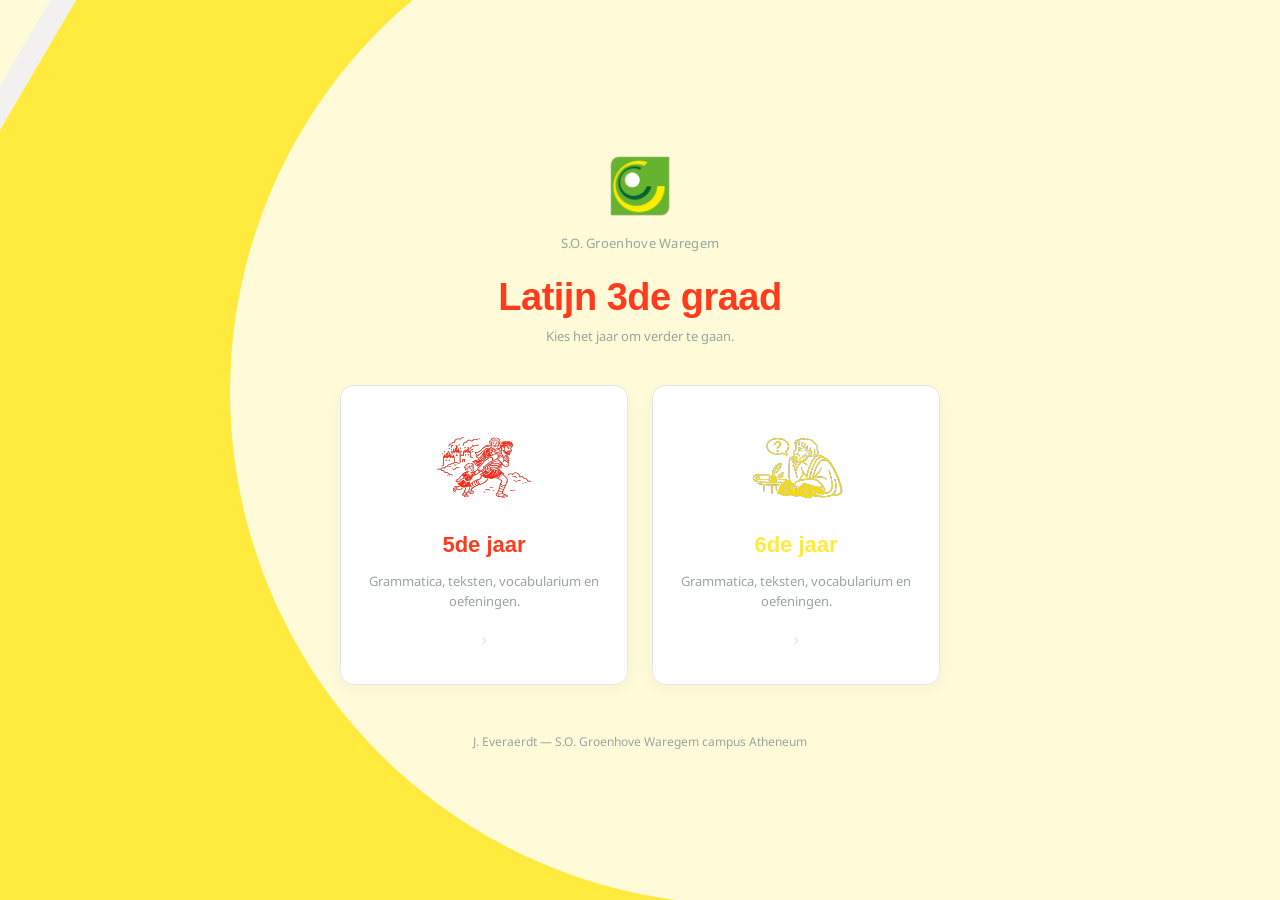
==== index.html @ 89e4deed "Update index.html" ====
<!DOCTYPE html>
<html lang="nl">
<head>
<meta charset="UTF-8">
<meta name="viewport" content="width=device-width, initial-scale=1.0">
<title>Latijn 3e graad — S.O. Groenhove Waregem</title>
<link rel="preconnect" href="https://fonts.googleapis.com">
<link rel="preconnect" href="https://fonts.gstatic.com" crossorigin>
<link href="https://fonts.googleapis.com/css2?family=Noto+Sans:wght@400;700&display=swap" rel="stylesheet">
<style>
  @font-face {
    font-family: 'Flanders Art Sans';
    src: url('fonts/flanders-art-sans/FlandersArtSans-Bold.otf') format('opentype');
    font-weight: 700;
    font-style: normal;
    font-display: swap;
  }
  :root {
    --waregem-red-pulse: #FF3B1D;
    --balanced-yellow: #ffea3d;
    --achtergrond: #fffbd8;
    --kaart: #ffffff;
    --rand: #e2e6ed;
    --tekst: #1a1a1a;
    --tekst-zacht: #9aa5a0;
    --ft: 'Flanders Art Sans', Arial, sans-serif;
    --fb: 'Noto Sans', Arial, sans-serif;
    --radius: 14px;
  }
  * { box-sizing: border-box; margin: 0; padding: 0; }
  html, body { min-height: 100vh; }
  body {
    font-family: var(--fb);
    background: var(--achtergrond);
    color: var(--tekst);
    min-height: 100vh;
    display: flex;
    flex-direction: column;
    align-items: center;
    justify-content: center;
    padding: 2rem 1rem;
    position: relative;
    overflow-x: hidden;
  }
  .hero-curve {
    position: fixed;
    top: 0;
    left: 0;
    height: 100vh;
    width: auto;
    pointer-events: none;
    z-index: 0;
    user-select: none;
  }
  .content {
    position: relative;
    z-index: 1;
    display: flex;
    flex-direction: column;
    align-items: center;
    width: 100%;
  }

  .logo-wrap { margin-bottom: 1.5rem; text-align: center; }
  .school-logo { width: 72px; height: auto; display: block; margin: 0 auto 0.75rem; }
  .site-titel { font-family: var(--fb); font-size: 13px; color: var(--tekst-zacht); letter-spacing: 0.3px; font-weight: 400; }

  .keuze-titel {
    font-family: var(--ft);
    font-size: 38px;
    font-weight: 700;
    color: var(--waregem-red-pulse);
    text-align: center;
    margin-bottom: 0.5rem;
    letter-spacing: -0.5px;
  }
  .keuze-subtitel {
    font-family: var(--fb);
    font-size: 13px;
    color: var(--tekst-zacht);
    text-align: center;
    margin-bottom: 2.5rem;
  }

  .jaar-grid {
    display: grid;
    grid-template-columns: repeat(auto-fit, minmax(240px, 1fr));
    gap: 1.5rem;
    width: 100%;
    max-width: 600px;
    margin-bottom: 2rem;
    align-items: stretch;
  }

  .jaar-kaart {
    background: var(--kaart);
    border: 0.5px solid var(--rand);
    border-radius: var(--radius);
    padding: 2rem 1.5rem;
    text-decoration: none;
    color: inherit;
    display: flex;
    flex-direction: column;
    align-items: center;
    gap: 14px;
    text-align: center;
    transition: border-color 0.15s, transform 0.15s, box-shadow 0.15s;
    box-shadow: 0 4px 16px rgba(0, 50, 25, 0.04);
  }
  .jaar-kaart.vijfde:hover { border-color: var(--waregem-red-pulse); transform: translateY(-3px); box-shadow: 0 8px 22px rgba(255, 59, 29, 0.12); }
  .jaar-kaart.zesde:hover { border-color: var(--balanced-yellow); transform: translateY(-3px); box-shadow: 0 8px 22px rgba(255, 234, 61, 0.12); }

  .jaar-icoon {
    width: 100%;
    height: 100px;
    display: flex;
    align-items: center;
    justify-content: center;
    margin: 0 auto;
  }
  .jaar-icoon img {
    max-width: 110px;
    max-height: 100px;
    width: auto;
    height: auto;
    display: block;
    object-fit: contain;
  }

  .jaar-naam {
    font-family: var(--ft);
    font-size: 22px;
    font-weight: 700;
  }
  .jaar-kaart.vijfde .jaar-naam { color: var(--waregem-red-pulse); }
  .jaar-kaart.zesde .jaar-naam { color: var(--balanced-yellow); }

  .jaar-omschrijving { font-family: var(--fb); font-size: 13px; color: var(--tekst-zacht); line-height: 1.5; flex-grow: 1; }
  .jaar-pijl { font-size: 20px; color: var(--rand); transition: color 0.15s; }
  .jaar-kaart.vijfde:hover .jaar-pijl { color: var(--waregem-red-pulse); }
  .jaar-kaart.zesde:hover .jaar-pijl { color: var(--balanced-yellow); }

  .voet { font-family: var(--fb); font-size: 12px; color: var(--tekst-zacht); text-align: center; margin-top: 1rem; }

  @media (max-width: 720px) {
    .keuze-titel { font-size: 30px; }
    .hero-curve { height: 100vh; }
  }
</style>
</head>
<body>

  <img class="hero-curve" src="images/heroes/curvedhero.svg" alt="" aria-hidden="true">

  <div class="content">

    <div class="logo-wrap">
      <img class="school-logo" src="images/nav/logo.svg" alt="Groenhove" />
      <p class="site-titel">S.O. Groenhove Waregem</p>
    </div>

    <h1 class="keuze-titel">Latijn 3de graad</h1>
    <p class="keuze-subtitel">Kies het jaar om verder te gaan.</p>

    <div class="jaar-grid">

      <a class="jaar-kaart vijfde" href="5dejaar/index.html">
        <div class="jaar-icoon"><img src="images/cards/tegel-5dejaar.svg" alt="5de jaar" /></div>
        <div class="jaar-naam">5de jaar</div>
        <div class="jaar-omschrijving">Grammatica, teksten, vocabularium en oefeningen.</div>
        <div class="jaar-pijl">›</div>
      </a>

      <a class="jaar-kaart zesde" href="6dejaar/index.html">
        <div class="jaar-icoon"><img src="images/cards/tegel-6dejaar.svg" alt="6de jaar" /></div>
        <div class="jaar-naam">6de jaar</div>
        <div class="jaar-omschrijving">Grammatica, teksten, vocabularium en oefeningen.</div>
        <div class="jaar-pijl">›</div>
      </a>

    </div>

    <p class="voet">J. Everaerdt &mdash; S.O. Groenhove Waregem campus Atheneum</p>

  </div>

</body>
</html>
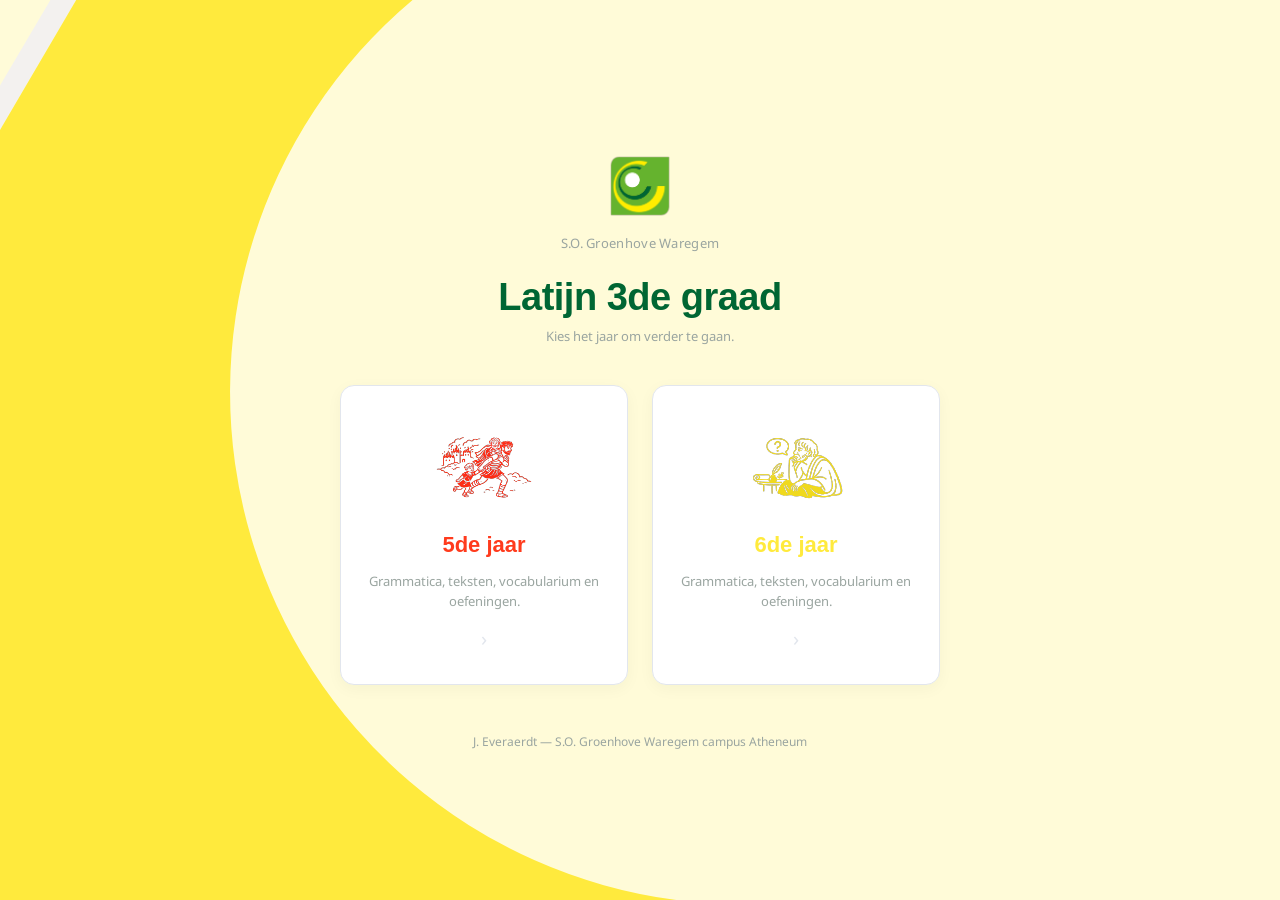
==== commit 2b15d013: "Update index.html" ====
--- a/index.html
+++ b/index.html
@@ -18,6 +18,7 @@
   :root {
     --waregem-red-pulse: #FF3B1D;
     --balanced-yellow: #ffea3d;
+    --deep-forest: #006633;
     --achtergrond: #fffbd8;
     --kaart: #ffffff;
     --rand: #e2e6ed;
@@ -69,7 +70,7 @@
     font-family: var(--ft);
     font-size: 38px;
     font-weight: 700;
-    color: var(--waregem-red-pulse);
+    color: var(--deep-forest);
     text-align: center;
     margin-bottom: 0.5rem;
     letter-spacing: -0.5px;
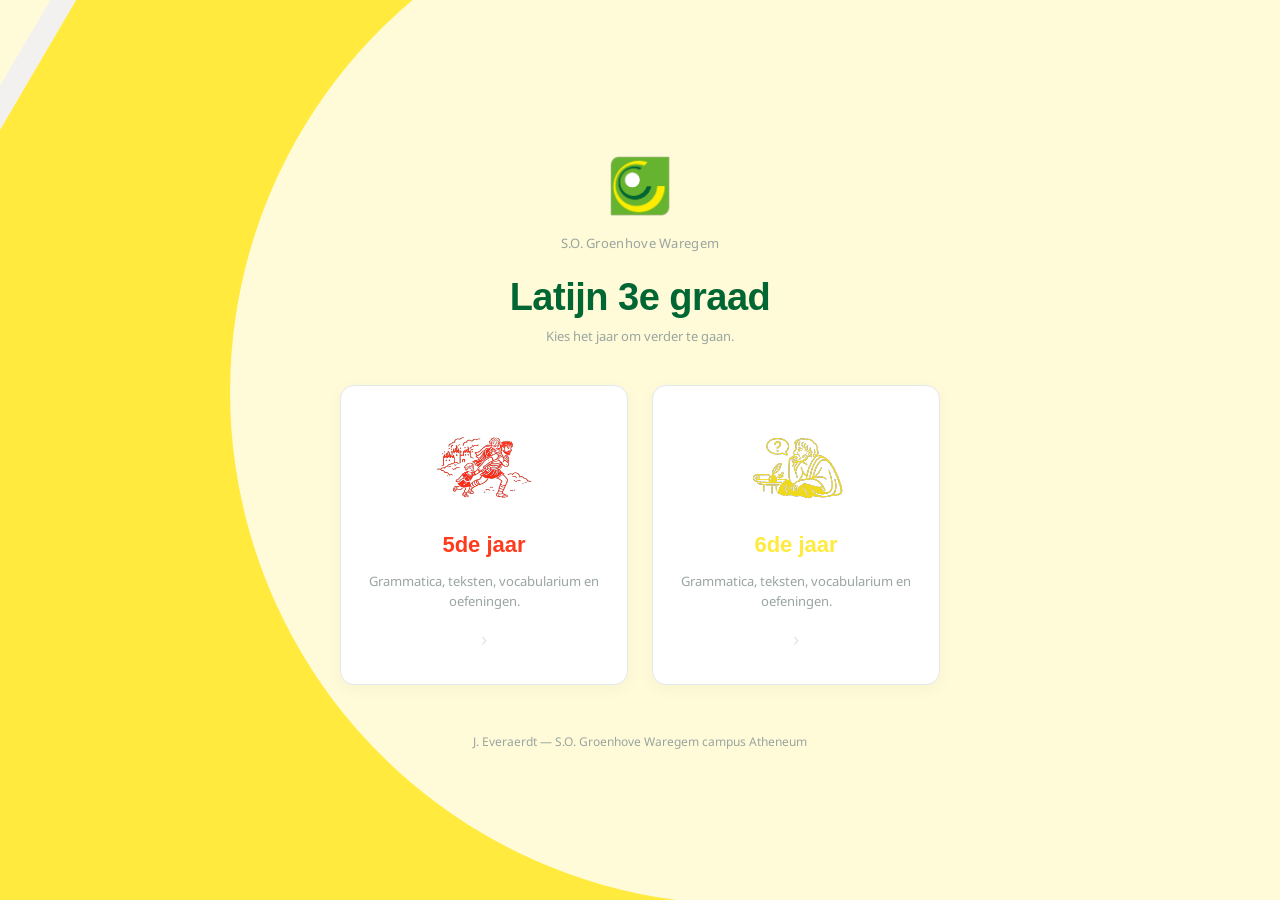
==== commit 099dffd1: "Correct spelling of '3de' to '3e' in heading" ====
--- a/index.html
+++ b/index.html
@@ -160,7 +160,7 @@
       <p class="site-titel">S.O. Groenhove Waregem</p>
     </div>
 
-    <h1 class="keuze-titel">Latijn 3de graad</h1>
+    <h1 class="keuze-titel">Latijn 3e graad</h1>
     <p class="keuze-subtitel">Kies het jaar om verder te gaan.</p>
 
     <div class="jaar-grid">
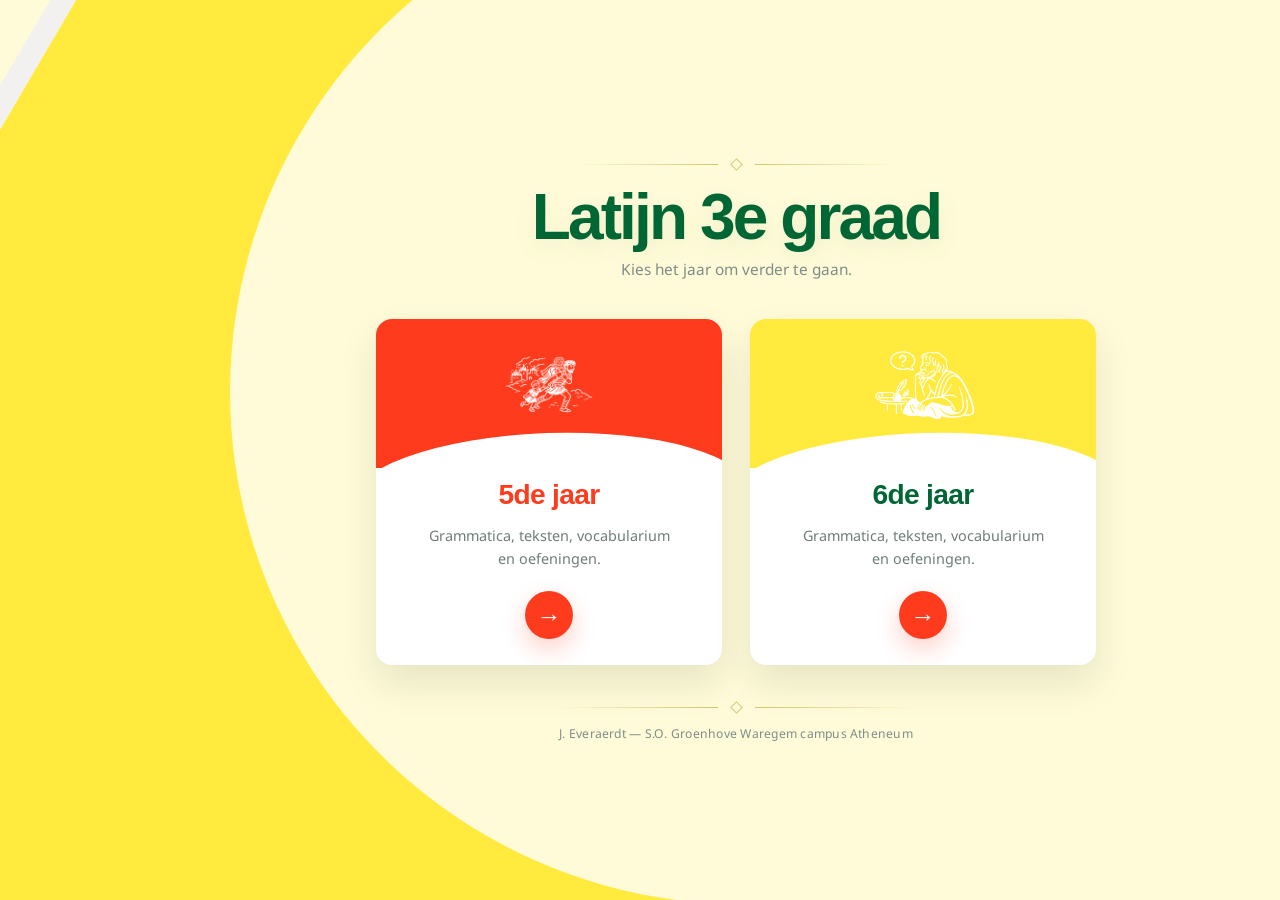
==== commit f7545ba2: "Refactor styles and HTML structure for responsiveness Updated CSS variables and styles for layout ad" ====
--- a/index.html
+++ b/index.html
@@ -15,34 +15,38 @@
     font-style: normal;
     font-display: swap;
   }
+
   :root {
     --waregem-red-pulse: #FF3B1D;
     --balanced-yellow: #ffea3d;
     --deep-forest: #006633;
     --achtergrond: #fffbd8;
     --kaart: #ffffff;
-    --rand: #e2e6ed;
-    --tekst: #1a1a1a;
-    --tekst-zacht: #9aa5a0;
+    --tekst: #010100;
+    --tekst-zacht: #7f8d88;
+    --lijn-goud: rgba(196, 151, 41, .58);
+    --schaduw: 0 18px 38px rgba(0, 42, 21, .10);
     --ft: 'Flanders Art Sans', Arial, sans-serif;
     --fb: 'Noto Sans', Arial, sans-serif;
-    --radius: 14px;
-  }
+    --radius: 16px;
+  }
+
   * { box-sizing: border-box; margin: 0; padding: 0; }
   html, body { min-height: 100vh; }
+
   body {
     font-family: var(--fb);
     background: var(--achtergrond);
     color: var(--tekst);
     min-height: 100vh;
     display: flex;
-    flex-direction: column;
     align-items: center;
     justify-content: center;
-    padding: 2rem 1rem;
+    padding: clamp(1.2rem, 3vw, 2rem);
     position: relative;
     overflow-x: hidden;
   }
+
   .hero-curve {
     position: fixed;
     top: 0;
@@ -53,137 +57,287 @@
     z-index: 0;
     user-select: none;
   }
+
+  .hero-logo {
+    position: fixed;
+    left: clamp(2rem, 6vw, 5.6rem);
+    bottom: clamp(2rem, 7vw, 5rem);
+    width: clamp(86px, 9vw, 150px);
+    height: auto;
+    z-index: 2;
+    pointer-events: none;
+    user-select: none;
+    animation: logoIn .8s ease-out both;
+  }
+
   .content {
     position: relative;
-    z-index: 1;
+    z-index: 2;
+    width: 100%;
+    max-width: 900px;
+    margin-left: clamp(5rem, 15vw, 15rem);
     display: flex;
     flex-direction: column;
     align-items: center;
-    width: 100%;
-  }
-
-  .logo-wrap { margin-bottom: 1.5rem; text-align: center; }
-  .school-logo { width: 72px; height: auto; display: block; margin: 0 auto 0.75rem; }
-  .site-titel { font-family: var(--fb); font-size: 13px; color: var(--tekst-zacht); letter-spacing: 0.3px; font-weight: 400; }
+    animation: pageIn .55s ease-out both;
+  }
+
+  .gold-divider,
+  .footer-divider {
+    width: min(320px, 40vw);
+    height: 13px;
+    position: relative;
+    display: flex;
+    align-items: center;
+    justify-content: center;
+  }
+  .gold-divider { margin: 0 0 1rem; }
+  .footer-divider { width: min(360px, 52vw); margin: .1rem 0 .7rem; }
+  .gold-divider::before,
+  .gold-divider::after,
+  .footer-divider::before,
+  .footer-divider::after {
+    content: '';
+    height: 1px;
+    flex: 1;
+    background: linear-gradient(to right, transparent, var(--lijn-goud));
+  }
+  .gold-divider::after,
+  .footer-divider::after {
+    background: linear-gradient(to left, transparent, var(--lijn-goud));
+  }
+  .gold-divider span,
+  .footer-divider span {
+    width: 9px;
+    height: 9px;
+    margin: 0 14px;
+    border: 1px solid var(--lijn-goud);
+    transform: rotate(45deg);
+    background: var(--achtergrond);
+  }
 
   .keuze-titel {
     font-family: var(--ft);
-    font-size: 38px;
+    font-size: clamp(2.55rem, 5vw, 4.8rem);
     font-weight: 700;
     color: var(--deep-forest);
     text-align: center;
-    margin-bottom: 0.5rem;
-    letter-spacing: -0.5px;
-  }
+    line-height: .96;
+    margin-bottom: .7rem;
+    letter-spacing: -.045em;
+    text-shadow: 0 8px 24px rgba(0, 102, 51, .08);
+  }
+
   .keuze-subtitel {
     font-family: var(--fb);
-    font-size: 13px;
+    font-size: clamp(.88rem, 1.2vw, 1rem);
     color: var(--tekst-zacht);
     text-align: center;
-    margin-bottom: 2.5rem;
+    margin-bottom: clamp(2rem, 3vw, 2.6rem);
   }
 
   .jaar-grid {
     display: grid;
-    grid-template-columns: repeat(auto-fit, minmax(240px, 1fr));
-    gap: 1.5rem;
-    width: 100%;
-    max-width: 600px;
-    margin-bottom: 2rem;
+    grid-template-columns: repeat(2, minmax(240px, 1fr));
+    gap: clamp(1.2rem, 2.2vw, 1.75rem);
+    width: min(100%, 720px);
+    margin-bottom: clamp(1.7rem, 2.7vw, 2.4rem);
     align-items: stretch;
   }
 
   .jaar-kaart {
+    --kaart-kleur: var(--deep-forest);
+    position: relative;
+    min-height: 330px;
+    overflow: hidden;
+    border-radius: var(--radius);
     background: var(--kaart);
-    border: 0.5px solid var(--rand);
-    border-radius: var(--radius);
-    padding: 2rem 1.5rem;
     text-decoration: none;
     color: inherit;
     display: flex;
     flex-direction: column;
     align-items: center;
-    gap: 14px;
     text-align: center;
-    transition: border-color 0.15s, transform 0.15s, box-shadow 0.15s;
-    box-shadow: 0 4px 16px rgba(0, 50, 25, 0.04);
-  }
-  .jaar-kaart.vijfde:hover { border-color: var(--waregem-red-pulse); transform: translateY(-3px); box-shadow: 0 8px 22px rgba(255, 59, 29, 0.12); }
-  .jaar-kaart.zesde:hover { border-color: var(--balanced-yellow); transform: translateY(-3px); box-shadow: 0 8px 22px rgba(255, 234, 61, 0.12); }
+    box-shadow: var(--schaduw);
+    transition: transform .22s ease, box-shadow .22s ease;
+  }
+
+  .jaar-kaart::before {
+    content: '';
+    position: absolute;
+    inset: 0 0 auto 0;
+    height: 43%;
+    background: var(--kaart-kleur);
+    z-index: 0;
+  }
+
+  .jaar-kaart::after {
+    content: '';
+    position: absolute;
+    left: -8%;
+    right: -8%;
+    top: 33%;
+    height: 92px;
+    background: var(--kaart);
+    border-radius: 50% 50% 0 0 / 72% 72% 0 0;
+    z-index: 1;
+    transform: rotate(-2deg);
+  }
+
+  .jaar-kaart.vijfde { --kaart-kleur: var(--waregem-red-pulse); }
+  .jaar-kaart.zesde { --kaart-kleur: var(--balanced-yellow); }
+
+  .jaar-kaart:hover {
+    transform: translateY(-8px);
+    box-shadow: 0 28px 60px rgba(0, 42, 21, .17);
+  }
 
   .jaar-icoon {
+    position: relative;
+    z-index: 2;
+    height: 116px;
     width: 100%;
-    height: 100px;
-    display: flex;
-    align-items: center;
-    justify-content: center;
-    margin: 0 auto;
-  }
+    display: grid;
+    place-items: center;
+    padding-top: 1.1rem;
+  }
+
   .jaar-icoon img {
-    max-width: 110px;
-    max-height: 100px;
     width: auto;
     height: auto;
+    max-width: 132px;
+    max-height: 92px;
     display: block;
     object-fit: contain;
+    filter: brightness(0) invert(1);
+    transition: transform .28s ease;
+  }
+
+  .jaar-kaart:hover .jaar-icoon img { transform: translateY(-3px) scale(1.04); }
+
+  .jaar-inhoud {
+    position: relative;
+    z-index: 2;
+    flex: 1;
+    width: 100%;
+    padding: 2.9rem 1.7rem 1.6rem;
+    display: flex;
+    flex-direction: column;
+    align-items: center;
   }
 
   .jaar-naam {
     font-family: var(--ft);
-    font-size: 22px;
+    font-size: clamp(1.55rem, 2.2vw, 2rem);
     font-weight: 700;
-  }
-  .jaar-kaart.vijfde .jaar-naam { color: var(--waregem-red-pulse); }
-  .jaar-kaart.zesde .jaar-naam { color: var(--balanced-yellow); }
-
-  .jaar-omschrijving { font-family: var(--fb); font-size: 13px; color: var(--tekst-zacht); line-height: 1.5; flex-grow: 1; }
-  .jaar-pijl { font-size: 20px; color: var(--rand); transition: color 0.15s; }
-  .jaar-kaart.vijfde:hover .jaar-pijl { color: var(--waregem-red-pulse); }
-  .jaar-kaart.zesde:hover .jaar-pijl { color: var(--balanced-yellow); }
-
-  .voet { font-family: var(--fb); font-size: 12px; color: var(--tekst-zacht); text-align: center; margin-top: 1rem; }
-
-  @media (max-width: 720px) {
-    .keuze-titel { font-size: 30px; }
-    .hero-curve { height: 100vh; }
+    line-height: 1;
+    color: var(--kaart-kleur);
+    margin-bottom: 1rem;
+    letter-spacing: -.025em;
+  }
+
+  .jaar-kaart.zesde .jaar-naam { color: var(--deep-forest); }
+
+  .jaar-omschrijving {
+    font-family: var(--fb);
+    font-size: .9rem;
+    color: #6f7d78;
+    line-height: 1.55;
+    max-width: 15.5rem;
+    flex: 1;
+  }
+
+  .jaar-pijl {
+    width: 48px;
+    height: 48px;
+    margin-top: 1.35rem;
+    border-radius: 50%;
+    display: grid;
+    place-items: center;
+    background: var(--waregem-red-pulse);
+    color: #fff;
+    font-family: var(--fb);
+    font-size: 1.55rem;
+    line-height: 1;
+    box-shadow: 0 10px 24px rgba(255, 59, 29, .24);
+    transition: transform .18s ease, box-shadow .18s ease;
+  }
+
+  .jaar-kaart:hover .jaar-pijl {
+    transform: translateX(4px);
+    box-shadow: 0 14px 30px rgba(255, 59, 29, .32);
+  }
+
+  .voet {
+    font-family: var(--fb);
+    font-size: .76rem;
+    color: var(--tekst-zacht);
+    text-align: center;
+    letter-spacing: .02em;
+  }
+
+  @keyframes pageIn {
+    from { opacity: 0; transform: translateY(16px); }
+    to { opacity: 1; transform: translateY(0); }
+  }
+  @keyframes logoIn {
+    from { opacity: 0; transform: translateY(12px) scale(.96); }
+    to { opacity: 1; transform: translateY(0) scale(1); }
+  }
+
+  @media (max-width: 900px) {
+    body { justify-content: flex-start; padding-top: 4rem; }
+    .content { margin-left: clamp(1rem, 12vw, 7rem); }
+    .jaar-grid { grid-template-columns: 1fr; max-width: 360px; }
+    .jaar-kaart { min-height: 310px; }
+    .hero-logo { width: 76px; left: 1.1rem; bottom: 1.1rem; }
+  }
+
+  @media (max-width: 560px) {
+    body { padding: 3rem 1rem 2rem; }
+    .hero-curve { opacity: .82; }
+    .content { margin-left: 0; }
+    .jaar-grid { max-width: 330px; }
+    .keuze-titel { font-size: 2.45rem; }
+    .gold-divider,
+    .footer-divider { width: 210px; }
   }
 </style>
 </head>
 <body>
 
   <img class="hero-curve" src="images/heroes/curvedhero.svg" alt="" aria-hidden="true">
-
-  <div class="content">
-
-    <div class="logo-wrap">
-      <img class="school-logo" src="images/nav/logo.svg" alt="Groenhove" />
-      <p class="site-titel">S.O. Groenhove Waregem</p>
-    </div>
-
-    <h1 class="keuze-titel">Latijn 3e graad</h1>
+  <img class="hero-logo" src="images/nav/logo_mono_wit.png" alt="" aria-hidden="true">
+
+  <main class="content" aria-labelledby="pagina-titel">
+    <div class="gold-divider" aria-hidden="true"><span></span></div>
+
+    <h1 id="pagina-titel" class="keuze-titel">Latijn 3e graad</h1>
     <p class="keuze-subtitel">Kies het jaar om verder te gaan.</p>
 
     <div class="jaar-grid">
-
       <a class="jaar-kaart vijfde" href="5dejaar/index.html">
         <div class="jaar-icoon"><img src="images/cards/tegel-5dejaar.svg" alt="5de jaar" /></div>
-        <div class="jaar-naam">5de jaar</div>
-        <div class="jaar-omschrijving">Grammatica, teksten, vocabularium en oefeningen.</div>
-        <div class="jaar-pijl">›</div>
+        <div class="jaar-inhoud">
+          <div class="jaar-naam">5de jaar</div>
+          <div class="jaar-omschrijving">Grammatica, teksten, vocabularium en oefeningen.</div>
+          <div class="jaar-pijl" aria-hidden="true">→</div>
+        </div>
       </a>
 
       <a class="jaar-kaart zesde" href="6dejaar/index.html">
         <div class="jaar-icoon"><img src="images/cards/tegel-6dejaar.svg" alt="6de jaar" /></div>
-        <div class="jaar-naam">6de jaar</div>
-        <div class="jaar-omschrijving">Grammatica, teksten, vocabularium en oefeningen.</div>
-        <div class="jaar-pijl">›</div>
+        <div class="jaar-inhoud">
+          <div class="jaar-naam">6de jaar</div>
+          <div class="jaar-omschrijving">Grammatica, teksten, vocabularium en oefeningen.</div>
+          <div class="jaar-pijl" aria-hidden="true">→</div>
+        </div>
       </a>
-
     </div>
 
+    <div class="footer-divider" aria-hidden="true"><span></span></div>
     <p class="voet">J. Everaerdt &mdash; S.O. Groenhove Waregem campus Atheneum</p>
-
-  </div>
+  </main>
 
 </body>
 </html>
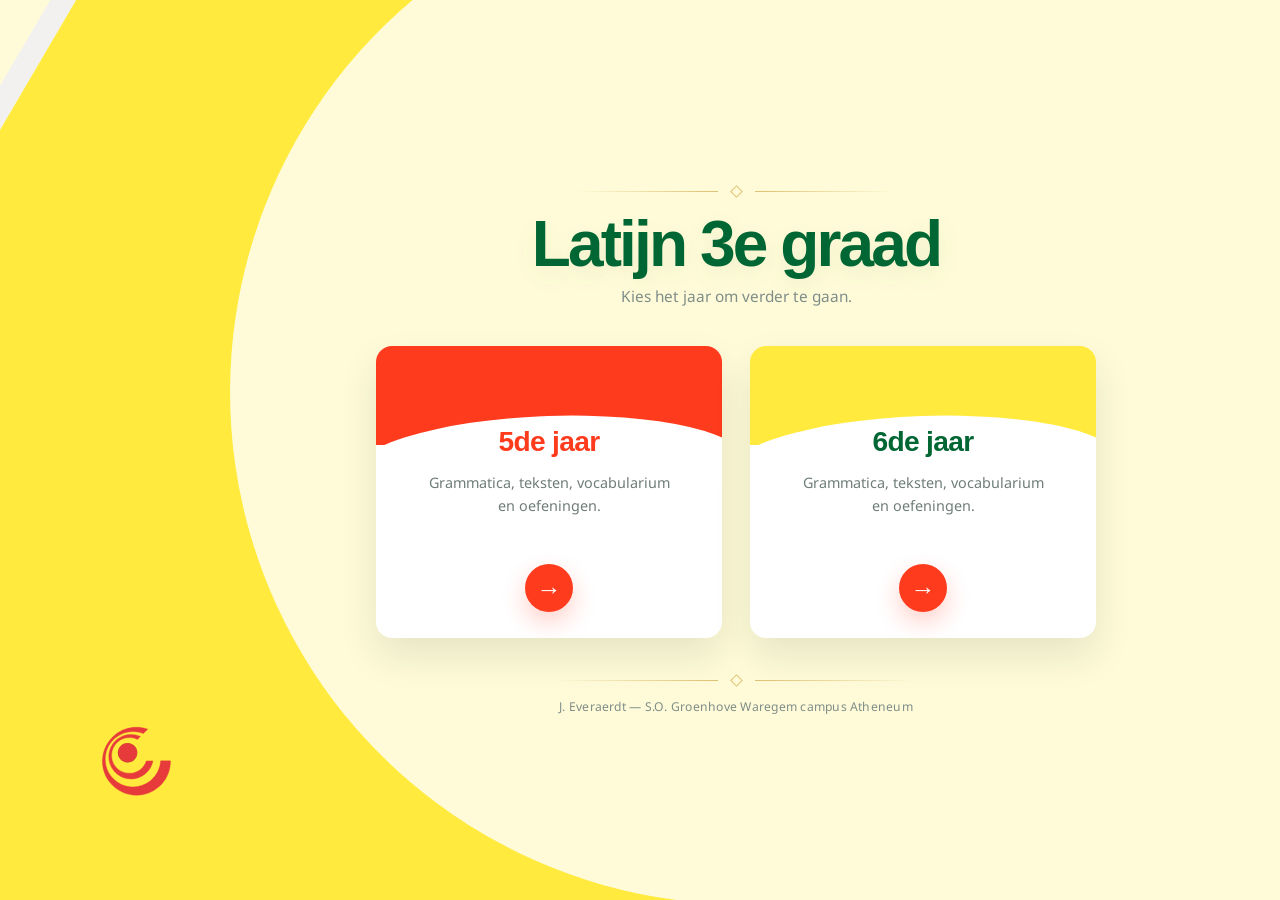
==== commit 61ee8a07: "Enhance layout with background image and style updates Added a background image and adjusted styles " ====
--- a/index.html
+++ b/index.html
@@ -70,9 +70,24 @@
     animation: logoIn .8s ease-out both;
   }
 
+  .background-image {
+    position: fixed;
+    right: 0;
+    bottom: 0;
+    width: min(46vw, 720px);
+    max-height: 92vh;
+    object-fit: contain;
+    object-position: right bottom;
+    opacity: .72;
+    pointer-events: none;
+    z-index: 1;
+    user-select: none;
+    animation: bgIn .9s ease-out both;
+  }
+
   .content {
     position: relative;
-    z-index: 2;
+    z-index: 3;
     width: 100%;
     max-width: 900px;
     margin-left: clamp(5rem, 15vw, 15rem);
@@ -82,32 +97,26 @@
     animation: pageIn .55s ease-out both;
   }
 
-  .gold-divider,
-  .footer-divider {
+  .gold-divider {
     width: min(320px, 40vw);
     height: 13px;
+    margin: 0 0 1rem;
     position: relative;
     display: flex;
     align-items: center;
     justify-content: center;
   }
-  .gold-divider { margin: 0 0 1rem; }
-  .footer-divider { width: min(360px, 52vw); margin: .1rem 0 .7rem; }
   .gold-divider::before,
-  .gold-divider::after,
-  .footer-divider::before,
-  .footer-divider::after {
+  .gold-divider::after {
     content: '';
     height: 1px;
     flex: 1;
     background: linear-gradient(to right, transparent, var(--lijn-goud));
   }
-  .gold-divider::after,
-  .footer-divider::after {
+  .gold-divider::after {
     background: linear-gradient(to left, transparent, var(--lijn-goud));
   }
-  .gold-divider span,
-  .footer-divider span {
+  .gold-divider span {
     width: 9px;
     height: 9px;
     margin: 0 14px;
@@ -148,7 +157,7 @@
   .jaar-kaart {
     --kaart-kleur: var(--deep-forest);
     position: relative;
-    min-height: 330px;
+    min-height: 292px;
     overflow: hidden;
     border-radius: var(--radius);
     background: var(--kaart);
@@ -166,7 +175,7 @@
     content: '';
     position: absolute;
     inset: 0 0 auto 0;
-    height: 43%;
+    height: 34%;
     background: var(--kaart-kleur);
     z-index: 0;
   }
@@ -176,8 +185,8 @@
     position: absolute;
     left: -8%;
     right: -8%;
-    top: 33%;
-    height: 92px;
+    top: 24%;
+    height: 76px;
     background: var(--kaart);
     border-radius: 50% 50% 0 0 / 72% 72% 0 0;
     z-index: 1;
@@ -191,36 +200,12 @@
     transform: translateY(-8px);
     box-shadow: 0 28px 60px rgba(0, 42, 21, .17);
   }
-
-  .jaar-icoon {
-    position: relative;
-    z-index: 2;
-    height: 116px;
-    width: 100%;
-    display: grid;
-    place-items: center;
-    padding-top: 1.1rem;
-  }
-
-  .jaar-icoon img {
-    width: auto;
-    height: auto;
-    max-width: 132px;
-    max-height: 92px;
-    display: block;
-    object-fit: contain;
-    filter: brightness(0) invert(1);
-    transition: transform .28s ease;
-  }
-
-  .jaar-kaart:hover .jaar-icoon img { transform: translateY(-3px) scale(1.04); }
-
-  .jaar-inhoud {
+.jaar-inhoud {
     position: relative;
     z-index: 2;
     flex: 1;
     width: 100%;
-    padding: 2.9rem 1.7rem 1.6rem;
+    padding: 5.15rem 1.7rem 1.6rem;
     display: flex;
     flex-direction: column;
     align-items: center;
@@ -268,6 +253,34 @@
     box-shadow: 0 14px 30px rgba(255, 59, 29, .32);
   }
 
+  .footer-divider {
+    width: min(360px, 52vw);
+    height: 13px;
+    margin: .1rem 0 .7rem;
+    position: relative;
+    display: flex;
+    align-items: center;
+    justify-content: center;
+  }
+  .footer-divider::before,
+  .footer-divider::after {
+    content: '';
+    height: 1px;
+    flex: 1;
+    background: linear-gradient(to right, transparent, var(--lijn-goud));
+  }
+  .footer-divider::after {
+    background: linear-gradient(to left, transparent, var(--lijn-goud));
+  }
+  .footer-divider span {
+    width: 9px;
+    height: 9px;
+    margin: 0 14px;
+    border: 1px solid var(--lijn-goud);
+    transform: rotate(45deg);
+    background: var(--achtergrond);
+  }
+
   .voet {
     font-family: var(--fb);
     font-size: .76rem;
@@ -284,13 +297,22 @@
     from { opacity: 0; transform: translateY(12px) scale(.96); }
     to { opacity: 1; transform: translateY(0) scale(1); }
   }
+  @keyframes bgIn {
+    from { opacity: 0; transform: translateX(18px); }
+    to { opacity: .72; transform: translateX(0); }
+  }
 
   @media (max-width: 900px) {
     body { justify-content: flex-start; padding-top: 4rem; }
     .content { margin-left: clamp(1rem, 12vw, 7rem); }
     .jaar-grid { grid-template-columns: 1fr; max-width: 360px; }
-    .jaar-kaart { min-height: 310px; }
+    .jaar-kaart { min-height: 280px; }
     .hero-logo { width: 76px; left: 1.1rem; bottom: 1.1rem; }
+    .background-image {
+      width: 62vw;
+      opacity: .42;
+      right: -10vw;
+    }
   }
 
   @media (max-width: 560px) {
@@ -301,13 +323,19 @@
     .keuze-titel { font-size: 2.45rem; }
     .gold-divider,
     .footer-divider { width: 210px; }
+    .background-image {
+      width: 86vw;
+      opacity: .24;
+      right: -22vw;
+    }
   }
 </style>
 </head>
 <body>
 
   <img class="hero-curve" src="images/heroes/curvedhero.svg" alt="" aria-hidden="true">
-  <img class="hero-logo" src="images/nav/logo_mono_wit.png" alt="" aria-hidden="true">
+  <img class="background-image" src="images/heroes/aeneas-bg.png" alt="" aria-hidden="true">
+  <img class="hero-logo" src="images/nav/logo_rood.svg" alt="" aria-hidden="true">
 
   <main class="content" aria-labelledby="pagina-titel">
     <div class="gold-divider" aria-hidden="true"><span></span></div>
@@ -317,7 +345,6 @@
 
     <div class="jaar-grid">
       <a class="jaar-kaart vijfde" href="5dejaar/index.html">
-        <div class="jaar-icoon"><img src="images/cards/tegel-5dejaar.svg" alt="5de jaar" /></div>
         <div class="jaar-inhoud">
           <div class="jaar-naam">5de jaar</div>
           <div class="jaar-omschrijving">Grammatica, teksten, vocabularium en oefeningen.</div>
@@ -326,7 +353,6 @@
       </a>
 
       <a class="jaar-kaart zesde" href="6dejaar/index.html">
-        <div class="jaar-icoon"><img src="images/cards/tegel-6dejaar.svg" alt="6de jaar" /></div>
         <div class="jaar-inhoud">
           <div class="jaar-naam">6de jaar</div>
           <div class="jaar-omschrijving">Grammatica, teksten, vocabularium en oefeningen.</div>
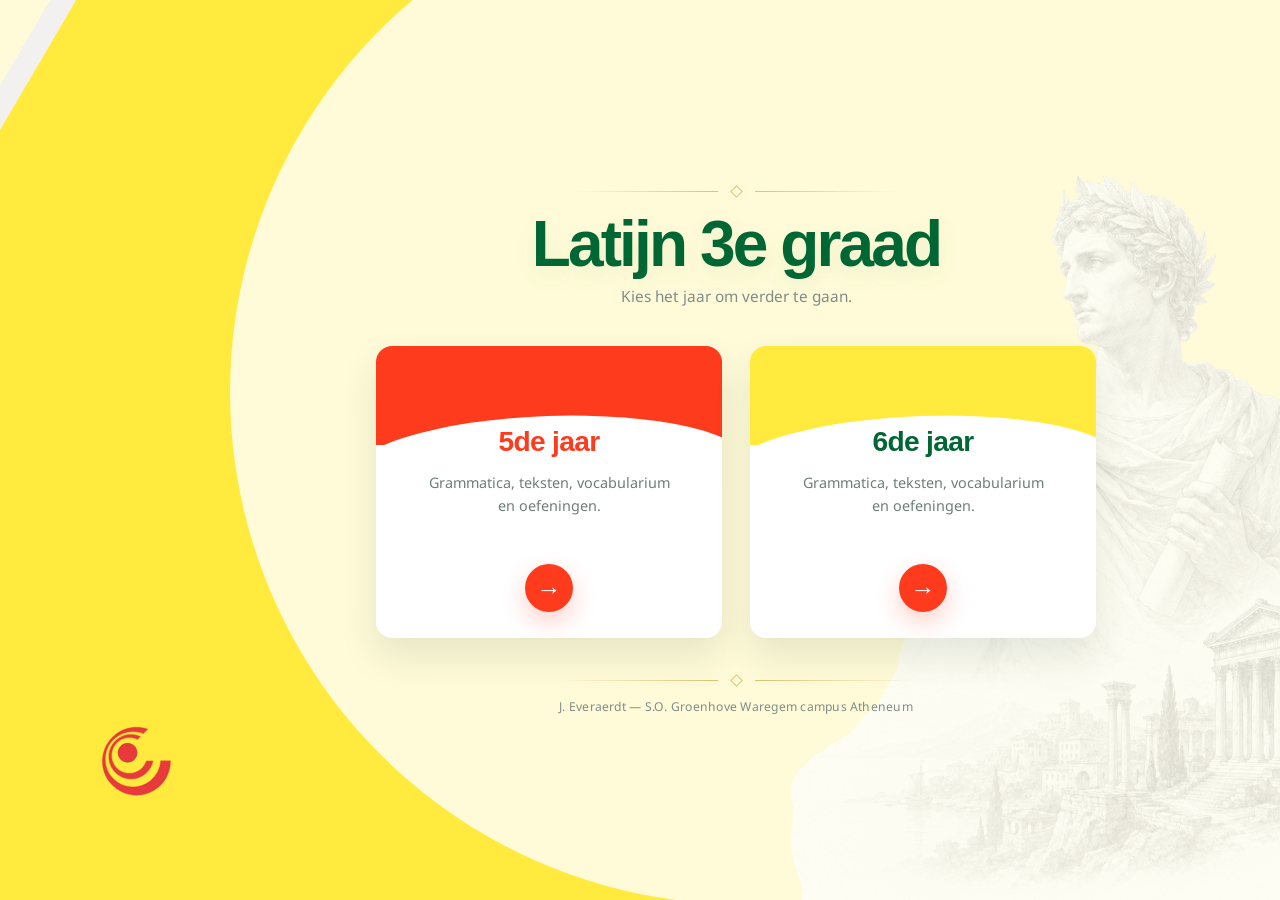
==== commit 36fdb0b0: "Update index.html" ====
--- a/index.html
+++ b/index.html
@@ -334,7 +334,7 @@
 <body>
 
   <img class="hero-curve" src="images/heroes/curvedhero.svg" alt="" aria-hidden="true">
-  <img class="background-image" src="images/heroes/aeneas-bg.png" alt="" aria-hidden="true">
+  <img class="background-image" src="images/heroes/index3e-statue-bg.png" alt="" aria-hidden="true">
   <img class="hero-logo" src="images/nav/logo_rood.svg" alt="" aria-hidden="true">
 
   <main class="content" aria-labelledby="pagina-titel">
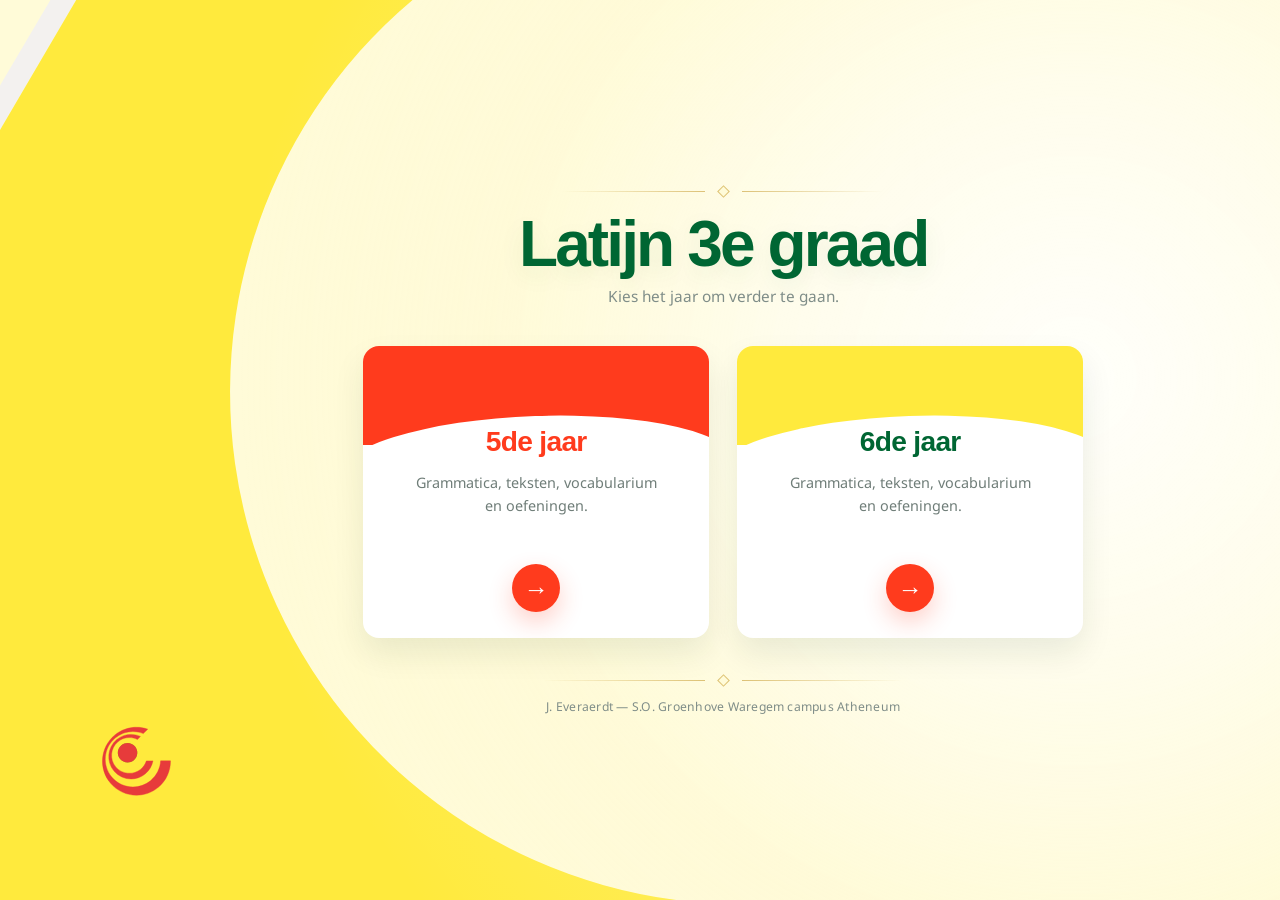
==== commit 1aa1812d: "Refactor background image styles and shadow properties" ====
--- a/index.html
+++ b/index.html
@@ -25,7 +25,7 @@
     --tekst: #010100;
     --tekst-zacht: #7f8d88;
     --lijn-goud: rgba(196, 151, 41, .58);
-    --schaduw: 0 18px 38px rgba(0, 42, 21, .10);
+    --schaduw: 0 15px 32px rgba(0, 42, 21, .085);
     --ft: 'Flanders Art Sans', Arial, sans-serif;
     --fb: 'Noto Sans', Arial, sans-serif;
     --radius: 16px;
@@ -72,25 +72,66 @@
 
   .background-image {
     position: fixed;
-    right: 0;
-    bottom: 0;
-    width: min(46vw, 720px);
-    max-height: 92vh;
+    right: -3.5vw;
+    bottom: -3vh;
+    width: min(54vw, 860px);
+    max-height: 98vh;
     object-fit: contain;
     object-position: right bottom;
-    opacity: .72;
+    opacity: .50;
+    filter: sepia(.08) saturate(.72) contrast(.92);
     pointer-events: none;
     z-index: 1;
     user-select: none;
     animation: bgIn .9s ease-out both;
+
+    -webkit-mask-image:
+      linear-gradient(to left,
+        rgba(0,0,0,1) 0%,
+        rgba(0,0,0,.98) 48%,
+        rgba(0,0,0,.72) 68%,
+        rgba(0,0,0,.26) 84%,
+        rgba(0,0,0,0) 100%),
+      linear-gradient(to top,
+        rgba(0,0,0,1) 0%,
+        rgba(0,0,0,.92) 58%,
+        rgba(0,0,0,.55) 82%,
+        rgba(0,0,0,0) 100%);
+    -webkit-mask-composite: source-in;
+    mask-image:
+      linear-gradient(to left,
+        rgba(0,0,0,1) 0%,
+        rgba(0,0,0,.98) 48%,
+        rgba(0,0,0,.72) 68%,
+        rgba(0,0,0,.26) 84%,
+        rgba(0,0,0,0) 100%),
+      linear-gradient(to top,
+        rgba(0,0,0,1) 0%,
+        rgba(0,0,0,.92) 58%,
+        rgba(0,0,0,.55) 82%,
+        rgba(0,0,0,0) 100%);
+    mask-composite: intersect;
+  }
+
+  .background-glow {
+    position: fixed;
+    inset: 0;
+    z-index: 0;
+    pointer-events: none;
+    background:
+      radial-gradient(circle at 84% 42%,
+        rgba(255,255,255,.88) 0%,
+        rgba(255,255,255,.52) 24%,
+        rgba(255,251,216,.18) 48%,
+        rgba(255,251,216,0) 70%);
   }
 
   .content {
     position: relative;
     z-index: 3;
     width: 100%;
-    max-width: 900px;
-    margin-left: clamp(5rem, 15vw, 15rem);
+    max-width: 860px;
+    margin-left: clamp(4rem, 13vw, 12rem);
     display: flex;
     flex-direction: column;
     align-items: center;
@@ -299,7 +340,7 @@
   }
   @keyframes bgIn {
     from { opacity: 0; transform: translateX(18px); }
-    to { opacity: .72; transform: translateX(0); }
+    to { opacity: .50; transform: translateX(0); }
   }
 
   @media (max-width: 900px) {
@@ -309,9 +350,10 @@
     .jaar-kaart { min-height: 280px; }
     .hero-logo { width: 76px; left: 1.1rem; bottom: 1.1rem; }
     .background-image {
-      width: 62vw;
-      opacity: .42;
-      right: -10vw;
+      width: 68vw;
+      right: -14vw;
+      bottom: -2vh;
+      opacity: .34;
     }
   }
 
@@ -324,9 +366,10 @@
     .gold-divider,
     .footer-divider { width: 210px; }
     .background-image {
-      width: 86vw;
-      opacity: .24;
-      right: -22vw;
+      width: 94vw;
+      right: -34vw;
+      bottom: 0;
+      opacity: .20;
     }
   }
 </style>
@@ -334,7 +377,8 @@
 <body>
 
   <img class="hero-curve" src="images/heroes/curvedhero.svg" alt="" aria-hidden="true">
-  <img class="background-image" src="images/heroes/index3e-statue-bg.png" alt="" aria-hidden="true">
+  <div class="background-glow" aria-hidden="true"></div>
+  <img class="background-image" src="images/heroes/aeneas-bg.png" alt="" aria-hidden="true">
   <img class="hero-logo" src="images/nav/logo_rood.svg" alt="" aria-hidden="true">
 
   <main class="content" aria-labelledby="pagina-titel">
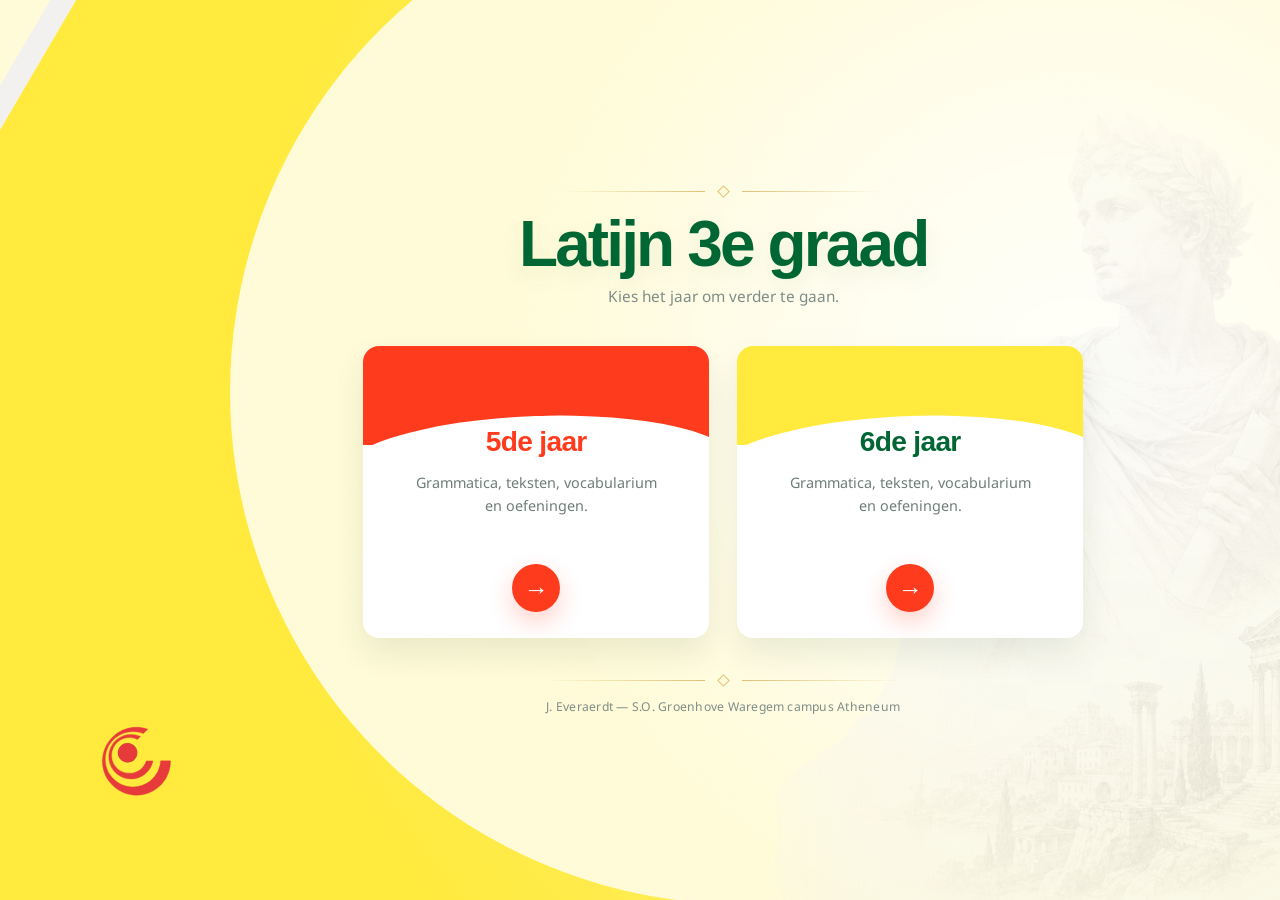
==== commit e12e1bd6: "Replace background image with new statue image" ====
--- a/index.html
+++ b/index.html
@@ -378,7 +378,7 @@
 
   <img class="hero-curve" src="images/heroes/curvedhero.svg" alt="" aria-hidden="true">
   <div class="background-glow" aria-hidden="true"></div>
-  <img class="background-image" src="images/heroes/aeneas-bg.png" alt="" aria-hidden="true">
+  <img class="background-image" src="images/heroes/index3e-statue-bg.png" alt="" aria-hidden="true">
   <img class="hero-logo" src="images/nav/logo_rood.svg" alt="" aria-hidden="true">
 
   <main class="content" aria-labelledby="pagina-titel">
